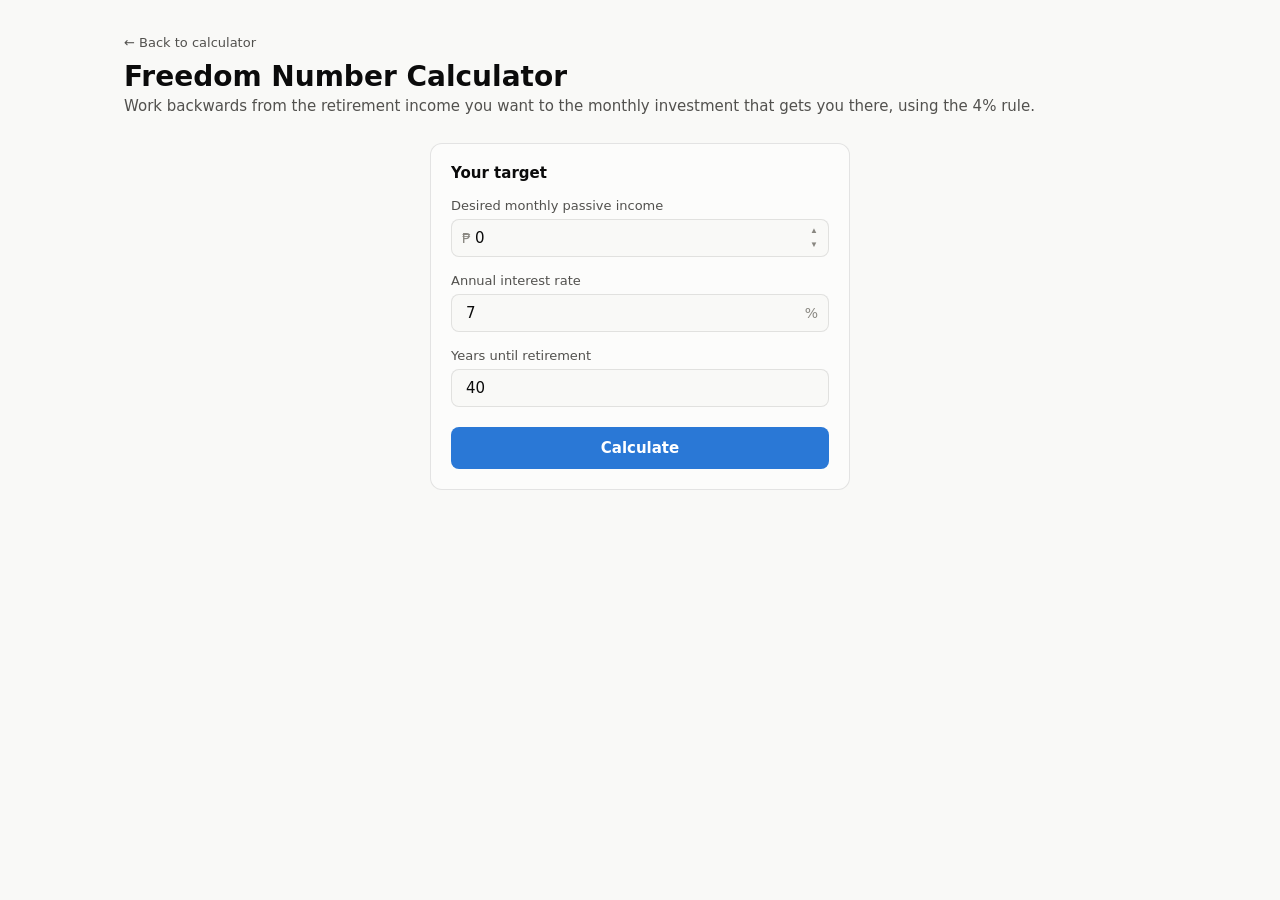
==== freedom.html @ 27d0fa8c "Fix: desired monthly income steps by 10,000, not 10" ====
<!doctype html>
<html lang="en">
<head>
<meta charset="UTF-8" />
<meta name="viewport" content="width=device-width, initial-scale=1.0" />
<title>Freedom Number Calculator</title>
<link rel="stylesheet" href="style.css" />
</head>
<body>
<div class="app">

  <header class="app-header">
    <a class="back-link" href="index.html">&larr; Back to calculator</a>
    <h1>Freedom Number Calculator</h1>
    <p class="subtitle">Work backwards from the retirement income you want to the monthly investment that gets you there, using the 4% rule.</p>
  </header>

  <div class="layout freedom-layout" id="freedom-layout">

    <form class="inputs-card" id="inputs-form" autocomplete="off">
      <h2 class="card-title">Your target</h2>

      <label class="field">
        <span class="field-label">Desired monthly passive income</span>
        <div class="field-input">
          <span class="prefix">₱</span>
          <input type="text" id="target-income" value="0" inputmode="decimal" />
          <div class="stepper">
            <button type="button" class="stepper-btn" data-target="target-income" data-step="10000" data-dir="1" aria-label="Increase by 10,000" tabindex="-1">▲</button>
            <button type="button" class="stepper-btn" data-target="target-income" data-step="10000" data-dir="-1" aria-label="Decrease by 10,000" tabindex="-1">▼</button>
          </div>
        </div>
      </label>

      <label class="field">
        <span class="field-label">Annual interest rate</span>
        <div class="field-input">
          <input type="number" id="rate" min="0" step="1" value="7" inputmode="decimal" />
          <span class="suffix">%</span>
        </div>
      </label>

      <label class="field">
        <span class="field-label">Years until retirement</span>
        <div class="field-input">
          <input type="number" id="years" min="1" max="60" step="1" value="40" inputmode="numeric" />
        </div>
      </label>

      <button class="compound-btn" id="calc-btn" type="submit">Calculate</button>

    </form>

    <div class="results" id="results" hidden>

      <div class="stat-tiles">
        <div class="stat-tile hero">
          <span class="stat-label">Monthly investment needed</span>
          <span class="stat-value" id="stat-required-monthly">₱0</span>
        </div>
        <div class="stat-tile">
          <span class="stat-label">Your freedom number</span>
          <span class="stat-value" id="stat-freedom-number">₱0</span>
        </div>
      </div>

      <div class="chart-card">
        <p class="freedom-copy" id="explainer"></p>
      </div>

    </div>

  </div>

</div>

<script src="freedom.js"></script>
</body>
</html>
---- style.css ----
:root {
  --page: #f9f9f7;
  --surface-1: #fcfcfb;
  --text-primary: #0b0b0b;
  --text-secondary: #52514e;
  --text-muted: #898781;
  --gridline: #e1e0d9;
  --baseline: #c3c2b7;
  --border: rgba(11, 11, 11, 0.10);
  --series-1: #2a78d6; /* contributions - blue */
  --series-2: #1baf7a; /* interest - aqua */
}

@media (prefers-color-scheme: dark) {
  :root {
    --page: #0d0d0d;
    --surface-1: #1a1a19;
    --text-primary: #ffffff;
    --text-secondary: #c3c2b7;
    --text-muted: #898781;
    --gridline: #2c2c2a;
    --baseline: #383835;
    --border: rgba(255, 255, 255, 0.10);
    --series-1: #3987e5;
    --series-2: #199e70;
  }
}

* { box-sizing: border-box; }

body {
  margin: 0;
  background: var(--page);
  color: var(--text-primary);
  font-family: system-ui, -apple-system, "Segoe UI", sans-serif;
}

.app {
  max-width: 1080px;
  margin: 0 auto;
  padding: 32px 24px 64px;
}

.app-header h1 {
  font-size: 28px;
  margin: 0 0 4px;
}

.back-link {
  display: inline-block;
  color: var(--text-secondary);
  font-size: 13px;
  text-decoration: none;
  margin-bottom: 10px;
}

.back-link:hover {
  color: var(--series-1);
}

.subtitle {
  color: var(--text-secondary);
  margin: 0 0 28px;
  font-size: 15px;
}

.layout {
  display: flex;
  flex-direction: column;
  gap: 20px;
}

@media (min-width: 760px) {
  .freedom-layout.revealed {
    display: grid;
    grid-template-columns: 420px 1fr;
    grid-template-areas:
      "form stats"
      "form explain";
    align-items: start;
    gap: 20px;
  }

  .freedom-layout.revealed .inputs-card {
    grid-area: form;
    margin: 0;
  }

  .freedom-layout.revealed #results {
    display: contents;
  }

  .freedom-layout.revealed .stat-tiles {
    grid-area: stats;
    align-self: stretch;
  }

  .freedom-layout.revealed .chart-card {
    grid-area: explain;
  }
}

.freedom-layout .stat-tiles {
  grid-template-columns: 1fr;
}

.card-title {
  font-size: 15px;
  font-weight: 600;
  margin: 0 0 16px;
  color: var(--text-primary);
}

.inputs-card, .chart-card, .freedom-card {
  background: var(--surface-1);
  border: 1px solid var(--border);
  border-radius: 12px;
  padding: 20px;
}

.inputs-card {
  max-width: 420px;
  width: 100%;
  margin: 0 auto;
}

.field {
  display: block;
  margin-bottom: 16px;
}

.field-label {
  display: block;
  font-size: 13px;
  color: var(--text-secondary);
  margin-bottom: 6px;
}

.field-input {
  display: flex;
  align-items: center;
  border: 1px solid var(--border);
  border-radius: 8px;
  background: var(--page);
  padding: 0 10px;
}

.field-input input,
.field-input select {
  border: none;
  background: transparent;
  font-size: 15px;
  color: var(--text-primary);
  padding: 9px 4px;
  width: 100%;
  font-family: inherit;
}

.field-input select {
  appearance: none;
  -webkit-appearance: none;
  -moz-appearance: none;
  padding-right: 22px;
  background-image: url("data:image/svg+xml,%3Csvg xmlns='http://www.w3.org/2000/svg' width='10' height='6' viewBox='0 0 10 6'%3E%3Cpath d='M1 1l4 4 4-4' fill='none' stroke='%23898781' stroke-width='1.5' stroke-linecap='round' stroke-linejoin='round'/%3E%3C/svg%3E");
  background-repeat: no-repeat;
  background-position: right 4px center;
}

.field-input input:focus,
.field-input select:focus {
  outline: none;
}

.field-input:focus-within {
  border-color: var(--series-1);
}

.field-input .prefix,
.field-input .suffix {
  color: var(--text-muted);
  font-size: 14px;
}

.stepper {
  display: flex;
  flex-direction: column;
  margin: 0 -6px 0 2px;
}

.stepper-btn {
  border: none;
  background: transparent;
  color: var(--text-muted);
  font-size: 8px;
  line-height: 1;
  padding: 3px 6px;
  cursor: pointer;
}

.stepper-btn:hover {
  color: var(--series-1);
}

.field-hint {
  font-size: 12px;
  color: var(--text-muted);
  margin: -10px 0 0;
}

.compound-btn {
  width: 100%;
  margin-top: 4px;
  background: var(--series-1);
  border: none;
  color: #fff;
  border-radius: 8px;
  padding: 12px 14px;
  font-size: 15px;
  font-weight: 600;
  cursor: pointer;
  font-family: inherit;
}

.compound-btn:hover {
  filter: brightness(1.08);
}

.compound-btn:active {
  filter: brightness(0.95);
}

.freedom-btn {
  display: block;
  text-align: center;
  text-decoration: none;
  box-sizing: border-box;
}

.freedom-card {
  text-align: center;
}

.freedom-copy {
  color: var(--text-secondary);
  font-size: 14px;
  line-height: 1.5;
  margin: 8px 0 18px;
}

.reveal-zone {
  display: flex;
  flex-direction: column;
  align-items: center;
  gap: 6px;
  margin-bottom: 18px;
  cursor: pointer;
}

.reveal-zone.revealed {
  cursor: default;
}

.freedom-label {
  display: block;
  font-size: 15px;
  font-weight: 700;
  color: var(--text-primary);
}

.reveal-value {
  display: block;
  width: 100%;
  text-align: center;
  font-size: 34px;
  font-weight: 600;
  font-variant-numeric: proportional-nums;
  color: var(--text-muted);
}

.reveal-zone.revealed .reveal-value {
  font-size: 52px;
  font-weight: 800;
  background: linear-gradient(135deg, var(--series-2), #f5c542);
  -webkit-background-clip: text;
  background-clip: text;
  -webkit-text-fill-color: transparent;
  color: var(--text-primary);
  filter: drop-shadow(0 0 18px rgba(27, 175, 122, 0.35));
  animation: reveal-pop 0.4s ease;
}

.reveal-hint {
  font-size: 12px;
  color: var(--text-muted);
  animation: reveal-pulse 1.6s ease-in-out infinite;
}

@keyframes reveal-pop {
  0% { transform: scale(0.85); opacity: 0; }
  60% { transform: scale(1.06); opacity: 1; }
  100% { transform: scale(1); }
}

@keyframes reveal-pulse {
  0%, 100% { opacity: 0.55; }
  50% { opacity: 1; }
}

.results {
  display: flex;
  flex-direction: column;
  gap: 16px;
}

.results[hidden] {
  display: none;
}

.stat-tiles {
  display: grid;
  grid-template-columns: repeat(3, 1fr);
  gap: 16px;
}

@media (max-width: 560px) {
  .stat-tiles { grid-template-columns: 1fr; }
}

.stat-tile {
  background: var(--surface-1);
  border: 1px solid var(--border);
  border-radius: 12px;
  padding: 16px 18px;
  display: flex;
  flex-direction: column;
  gap: 6px;
}

.stat-label {
  font-size: 13px;
  color: var(--text-secondary);
}

.stat-value {
  font-size: 22px;
  font-weight: 600;
  font-variant-numeric: proportional-nums;
}

.stat-tile.hero .stat-value {
  font-size: 34px;
  color: var(--text-primary);
}

.chart-header {
  display: flex;
  align-items: center;
  justify-content: space-between;
  margin-bottom: 12px;
  flex-wrap: wrap;
  gap: 8px;
}

.chart-header .card-title { margin: 0; }

.legend {
  list-style: none;
  display: flex;
  gap: 16px;
  margin: 0;
  padding: 0;
  font-size: 13px;
  color: var(--text-secondary);
}

.legend li {
  display: flex;
  align-items: center;
  gap: 6px;
}

.legend-swatch,
.tooltip-key {
  width: 10px;
  height: 10px;
  border-radius: 2px;
  display: inline-block;
}

.legend-swatch[data-series="1"],
.tooltip-key[data-series="1"] { background: var(--series-1); }
.legend-swatch[data-series="2"],
.tooltip-key[data-series="2"] { background: var(--series-2); }

.chart-wrap {
  position: relative;
}

#chart {
  width: 100%;
  aspect-ratio: 800 / 480;
  height: auto;
  display: block;
}

.gridline { stroke: var(--gridline); stroke-width: 1; shape-rendering: crispEdges; }
.axis-line { stroke: var(--baseline); stroke-width: 1; shape-rendering: crispEdges; }
.axis-label { fill: var(--text-muted); font-size: 11px; }
.area-1 { fill: var(--series-1); fill-opacity: 0.12; }
.area-2 { fill: var(--series-2); fill-opacity: 0.12; }
.line-1 { stroke: var(--series-1); stroke-width: 2; fill: none; stroke-linejoin: round; stroke-linecap: round; }
.line-2 { stroke: var(--series-2); stroke-width: 2; fill: none; stroke-linejoin: round; stroke-linecap: round; }
.crosshair { stroke: var(--baseline); stroke-width: 1; shape-rendering: crispEdges; pointer-events: none; }
.dot-ring { fill: var(--surface-1); pointer-events: none; }
.dot-1 { fill: var(--series-1); pointer-events: none; }
.dot-2 { fill: var(--series-2); pointer-events: none; }
.marker-1 { fill: var(--surface-1); stroke: var(--series-1); stroke-width: 1.5; pointer-events: none; }
.marker-2 { fill: var(--surface-1); stroke: var(--series-2); stroke-width: 1.5; pointer-events: none; }

.point-panel {
  margin-top: 14px;
  background: var(--page);
  border: 1px solid var(--border);
  border-radius: 8px;
  padding: 12px 14px;
  font-size: 13px;
}

.point-year {
  font-weight: 600;
  margin-bottom: 6px;
  color: var(--text-primary);
}

.tooltip-row {
  display: flex;
  align-items: center;
  gap: 6px;
  padding: 2px 0;
}

.tooltip-label {
  color: var(--text-secondary);
  flex: 1;
}

.tooltip-value {
  font-weight: 600;
  color: var(--text-primary);
  font-variant-numeric: tabular-nums;
}

.tooltip-total {
  border-top: 1px solid var(--gridline);
  margin-top: 4px;
  padding-top: 6px;
}

.quote {
  margin: 18px 0 0;
  padding: 14px 0 0;
  border-top: 1px solid var(--gridline);
  text-align: center;
}

.quote p {
  margin: 0 0 6px;
  font-size: 15px;
  font-style: italic;
  color: var(--text-secondary);
  line-height: 1.5;
}

.quote cite {
  font-size: 13px;
  font-style: normal;
  color: var(--text-muted);
}

.table-toggle {
  margin-top: 14px;
  background: transparent;
  border: 1px solid var(--border);
  color: var(--text-primary);
  border-radius: 8px;
  padding: 8px 14px;
  font-size: 13px;
  cursor: pointer;
  font-family: inherit;
}

.table-toggle:hover {
  border-color: var(--series-1);
}

.table-wrap {
  margin-top: 14px;
  max-height: 320px;
  overflow-y: auto;
  border: 1px solid var(--border);
  border-radius: 8px;
  scrollbar-width: thin;
  scrollbar-color: var(--baseline) transparent;
}

.table-wrap::-webkit-scrollbar {
  width: 9px;
}

.table-wrap::-webkit-scrollbar-track {
  background: transparent;
}

.table-wrap::-webkit-scrollbar-thumb {
  background: var(--baseline);
  border-radius: 5px;
  border: 2px solid var(--surface-1);
}

.table-wrap::-webkit-scrollbar-thumb:hover {
  background: var(--text-muted);
}

table {
  width: 100%;
  border-collapse: collapse;
  font-size: 13px;
}

th, td {
  text-align: right;
  padding: 8px 12px;
  font-variant-numeric: tabular-nums;
  white-space: nowrap;
}

th:first-child, td:first-child { text-align: left; font-variant-numeric: normal; }

thead th {
  position: sticky;
  top: 0;
  background: var(--surface-1);
  color: var(--text-secondary);
  font-weight: 600;
  border-bottom: 1px solid var(--gridline);
}

tbody tr:nth-child(even) {
  background: rgba(128,128,128,0.04);
}
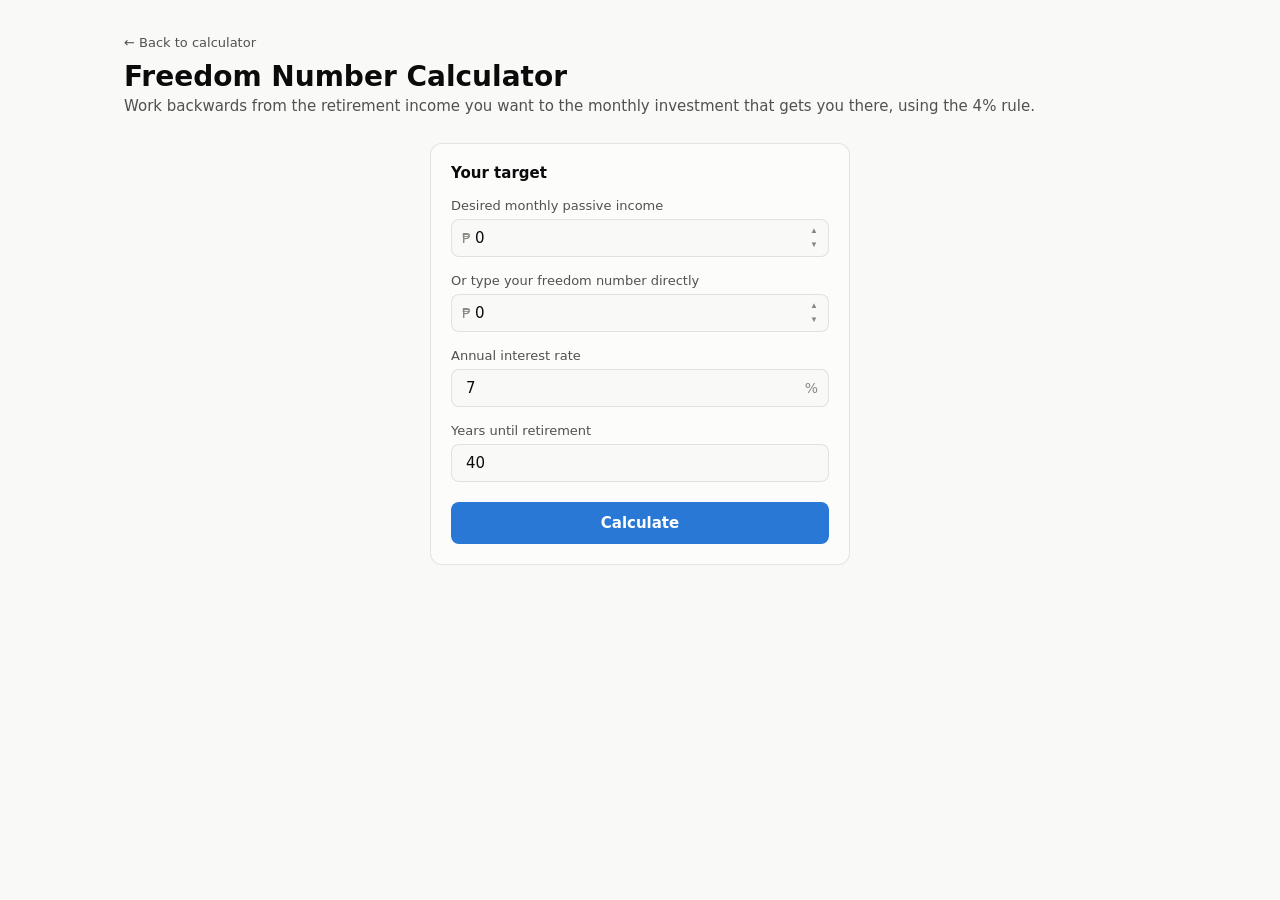
==== commit 00b11c37: "Add direct freedom number input with live bidirectional sync to monthly income and results" ====
--- a/freedom.html
+++ b/freedom.html
@@ -33,6 +33,18 @@
       </label>
 
       <label class="field">
+        <span class="field-label">Or type your freedom number directly</span>
+        <div class="field-input">
+          <span class="prefix">₱</span>
+          <input type="text" id="freedom-number-input" value="0" inputmode="decimal" />
+          <div class="stepper">
+            <button type="button" class="stepper-btn" data-target="freedom-number-input" data-step="100000" data-dir="1" aria-label="Increase by 100,000" tabindex="-1">▲</button>
+            <button type="button" class="stepper-btn" data-target="freedom-number-input" data-step="100000" data-dir="-1" aria-label="Decrease by 100,000" tabindex="-1">▼</button>
+          </div>
+        </div>
+      </label>
+
+      <label class="field">
         <span class="field-label">Annual interest rate</span>
         <div class="field-input">
           <input type="number" id="rate" min="0" step="1" value="7" inputmode="decimal" />
@@ -55,11 +67,11 @@
 
       <div class="stat-tiles">
         <div class="stat-tile hero">
-          <span class="stat-label">Monthly investment needed</span>
+          <span class="stat-label">Monthly Investment Needed</span>
           <span class="stat-value" id="stat-required-monthly">₱0</span>
         </div>
         <div class="stat-tile">
-          <span class="stat-label">Your freedom number</span>
+          <span class="stat-label">Your Freedom Number</span>
           <span class="stat-value" id="stat-freedom-number">₱0</span>
         </div>
       </div>
--- a/style.css
+++ b/style.css
@@ -73,12 +73,14 @@
 @media (min-width: 760px) {
   .freedom-layout.revealed {
     display: grid;
-    grid-template-columns: 420px 1fr;
+    grid-template-columns: 420px 420px;
     grid-template-areas:
       "form stats"
       "form explain";
     align-items: start;
     gap: 20px;
+    max-width: 860px;
+    margin: 0 auto;
   }
 
   .freedom-layout.revealed .inputs-card {
@@ -98,10 +100,20 @@
   .freedom-layout.revealed .chart-card {
     grid-area: explain;
   }
+
+  .freedom-layout.revealed .stat-tile {
+    text-align: left;
+    align-items: flex-start;
+  }
 }
 
 .freedom-layout .stat-tiles {
   grid-template-columns: 1fr;
+}
+
+.freedom-layout .stat-tile {
+  text-align: center;
+  align-items: center;
 }
 
 .card-title {
@@ -252,6 +264,7 @@
   flex-direction: column;
   align-items: center;
   gap: 6px;
+  margin-top: 9px;
   margin-bottom: 18px;
   cursor: pointer;
 }
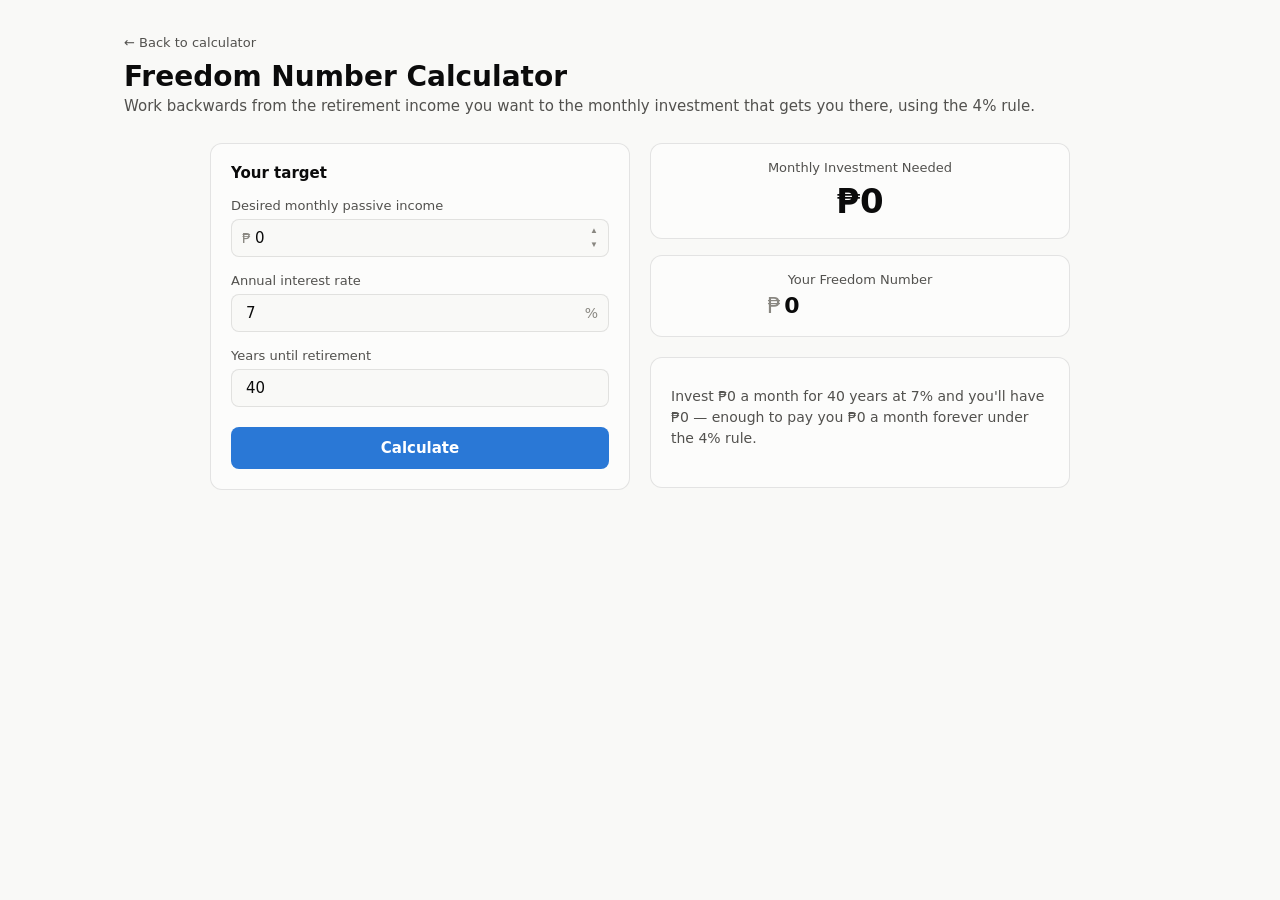
==== commit b3d2b769: "Remove separate freedom number field; make the results tile itself directly editable" ====
--- a/freedom.html
+++ b/freedom.html
@@ -33,18 +33,6 @@
       </label>
 
       <label class="field">
-        <span class="field-label">Or type your freedom number directly</span>
-        <div class="field-input">
-          <span class="prefix">₱</span>
-          <input type="text" id="freedom-number-input" value="0" inputmode="decimal" />
-          <div class="stepper">
-            <button type="button" class="stepper-btn" data-target="freedom-number-input" data-step="100000" data-dir="1" aria-label="Increase by 100,000" tabindex="-1">▲</button>
-            <button type="button" class="stepper-btn" data-target="freedom-number-input" data-step="100000" data-dir="-1" aria-label="Decrease by 100,000" tabindex="-1">▼</button>
-          </div>
-        </div>
-      </label>
-
-      <label class="field">
         <span class="field-label">Annual interest rate</span>
         <div class="field-input">
           <input type="number" id="rate" min="0" step="1" value="7" inputmode="decimal" />
@@ -63,7 +51,7 @@
 
     </form>
 
-    <div class="results" id="results" hidden>
+    <div class="results" id="results">
 
       <div class="stat-tiles">
         <div class="stat-tile hero">
@@ -72,7 +60,10 @@
         </div>
         <div class="stat-tile">
           <span class="stat-label">Your Freedom Number</span>
-          <span class="stat-value" id="stat-freedom-number">₱0</span>
+          <div class="stat-value-edit">
+            <span class="prefix">₱</span>
+            <input type="text" class="stat-value stat-value-input" id="stat-freedom-number" value="0" inputmode="decimal" />
+          </div>
         </div>
       </div>
 
--- a/style.css
+++ b/style.css
@@ -71,7 +71,7 @@
 }
 
 @media (min-width: 760px) {
-  .freedom-layout.revealed {
+  .freedom-layout {
     display: grid;
     grid-template-columns: 420px 420px;
     grid-template-areas:
@@ -83,25 +83,25 @@
     margin: 0 auto;
   }
 
-  .freedom-layout.revealed .inputs-card {
+  .freedom-layout .inputs-card {
     grid-area: form;
     margin: 0;
   }
 
-  .freedom-layout.revealed #results {
+  .freedom-layout #results {
     display: contents;
   }
 
-  .freedom-layout.revealed .stat-tiles {
+  .freedom-layout .stat-tiles {
     grid-area: stats;
     align-self: stretch;
   }
 
-  .freedom-layout.revealed .chart-card {
+  .freedom-layout .chart-card {
     grid-area: explain;
   }
 
-  .freedom-layout.revealed .stat-tile {
+  .freedom-layout .stat-tile {
     text-align: left;
     align-items: flex-start;
   }
@@ -363,6 +363,30 @@
 .stat-tile.hero .stat-value {
   font-size: 34px;
   color: var(--text-primary);
+}
+
+.stat-value-edit {
+  display: flex;
+  align-items: baseline;
+  gap: 3px;
+}
+
+.stat-value-edit .prefix {
+  color: var(--text-muted);
+  font-size: 22px;
+}
+
+.stat-value-input {
+  border: none;
+  background: transparent;
+  color: var(--text-primary);
+  font-family: inherit;
+  padding: 0;
+  width: 11ch;
+}
+
+.stat-value-input:focus {
+  outline: none;
 }
 
 .chart-header {
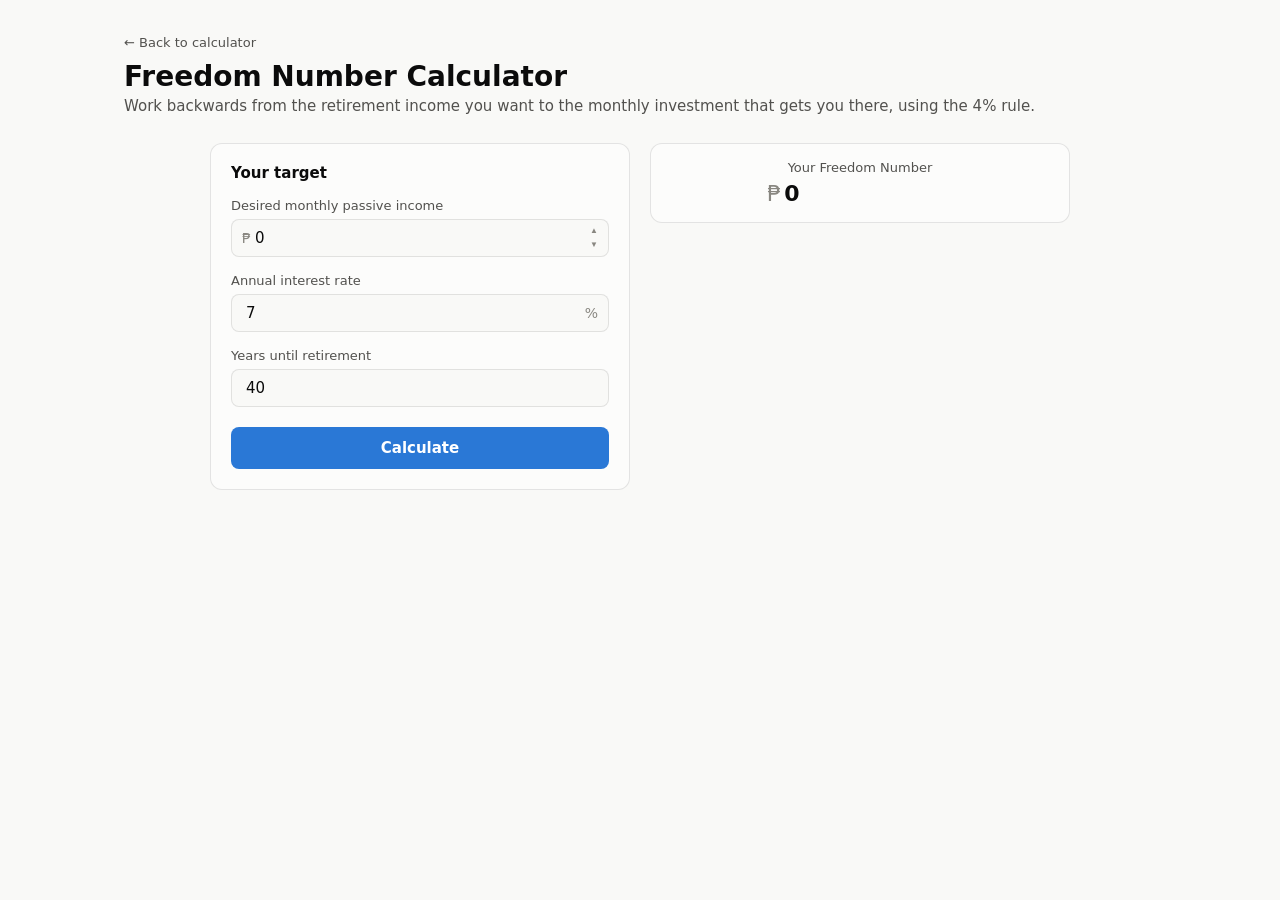
==== commit f3552458: "Fix freedom number typing bug (self-referential round-trip zeroed small values), hide monthly invest" ====
--- a/freedom.html
+++ b/freedom.html
@@ -54,7 +54,7 @@
     <div class="results" id="results">
 
       <div class="stat-tiles">
-        <div class="stat-tile hero">
+        <div class="stat-tile hero" id="monthly-investment-tile" hidden>
           <span class="stat-label">Monthly Investment Needed</span>
           <span class="stat-value" id="stat-required-monthly">₱0</span>
         </div>
@@ -67,7 +67,7 @@
         </div>
       </div>
 
-      <div class="chart-card">
+      <div class="chart-card" id="explainer-card" hidden>
         <p class="freedom-copy" id="explainer"></p>
       </div>
 
--- a/style.css
+++ b/style.css
@@ -100,11 +100,6 @@
   .freedom-layout .chart-card {
     grid-area: explain;
   }
-
-  .freedom-layout .stat-tile {
-    text-align: left;
-    align-items: flex-start;
-  }
 }
 
 .freedom-layout .stat-tiles {
@@ -347,6 +342,10 @@
   display: flex;
   flex-direction: column;
   gap: 6px;
+}
+
+.stat-tile[hidden] {
+  display: none;
 }
 
 .stat-label {
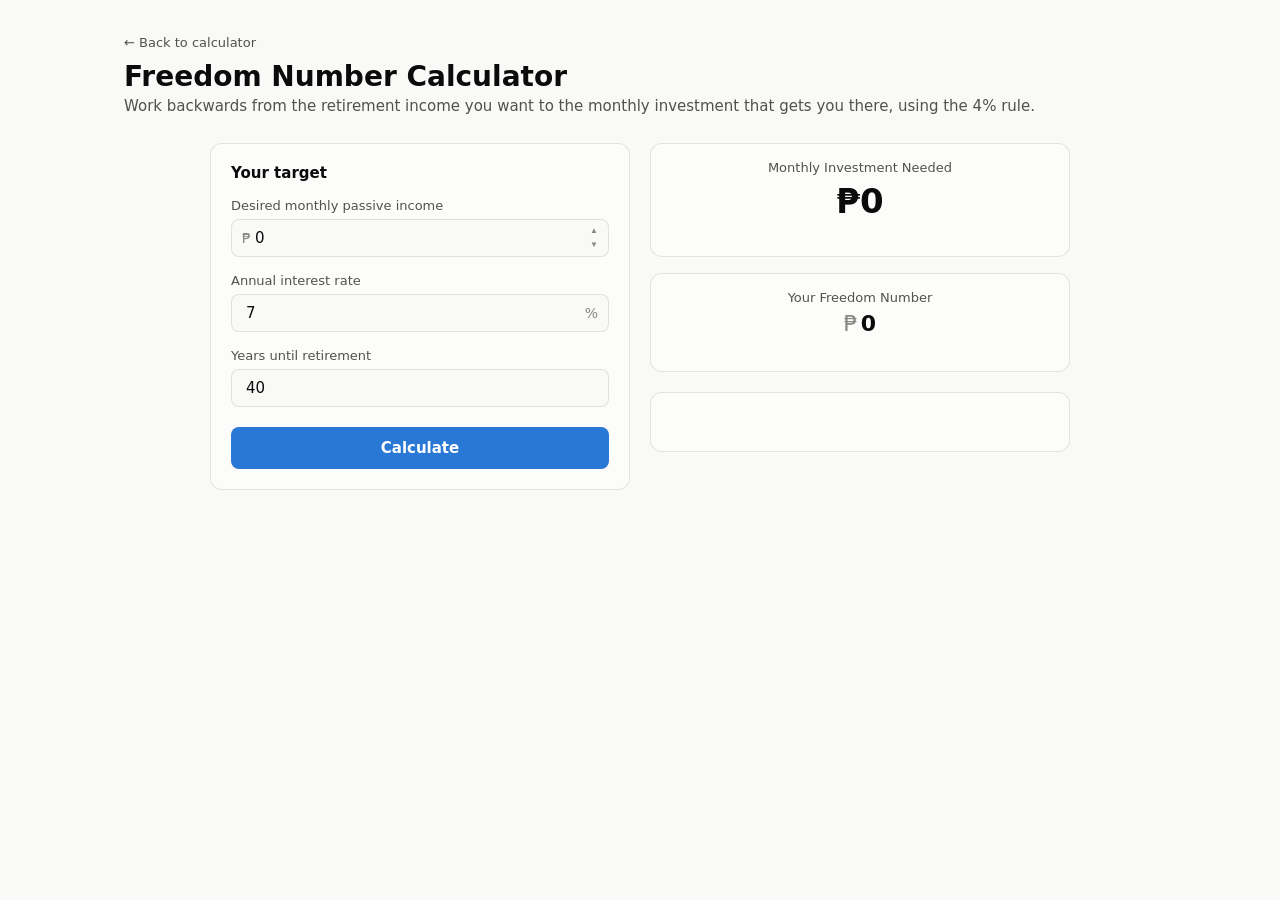
==== commit 1a01691c: "Hide freedom number and full results until Calculate/Enter is pressed; keep live sync working after " ====
--- a/freedom.html
+++ b/freedom.html
@@ -51,10 +51,10 @@
 
     </form>
 
-    <div class="results" id="results">
+    <div class="results" id="results" hidden>
 
       <div class="stat-tiles">
-        <div class="stat-tile hero" id="monthly-investment-tile" hidden>
+        <div class="stat-tile hero">
           <span class="stat-label">Monthly Investment Needed</span>
           <span class="stat-value" id="stat-required-monthly">₱0</span>
         </div>
@@ -67,7 +67,7 @@
         </div>
       </div>
 
-      <div class="chart-card" id="explainer-card" hidden>
+      <div class="chart-card">
         <p class="freedom-copy" id="explainer"></p>
       </div>
 
--- a/style.css
+++ b/style.css
@@ -381,7 +381,7 @@
   color: var(--text-primary);
   font-family: inherit;
   padding: 0;
-  width: 11ch;
+  width: 2ch;
 }
 
 .stat-value-input:focus {
